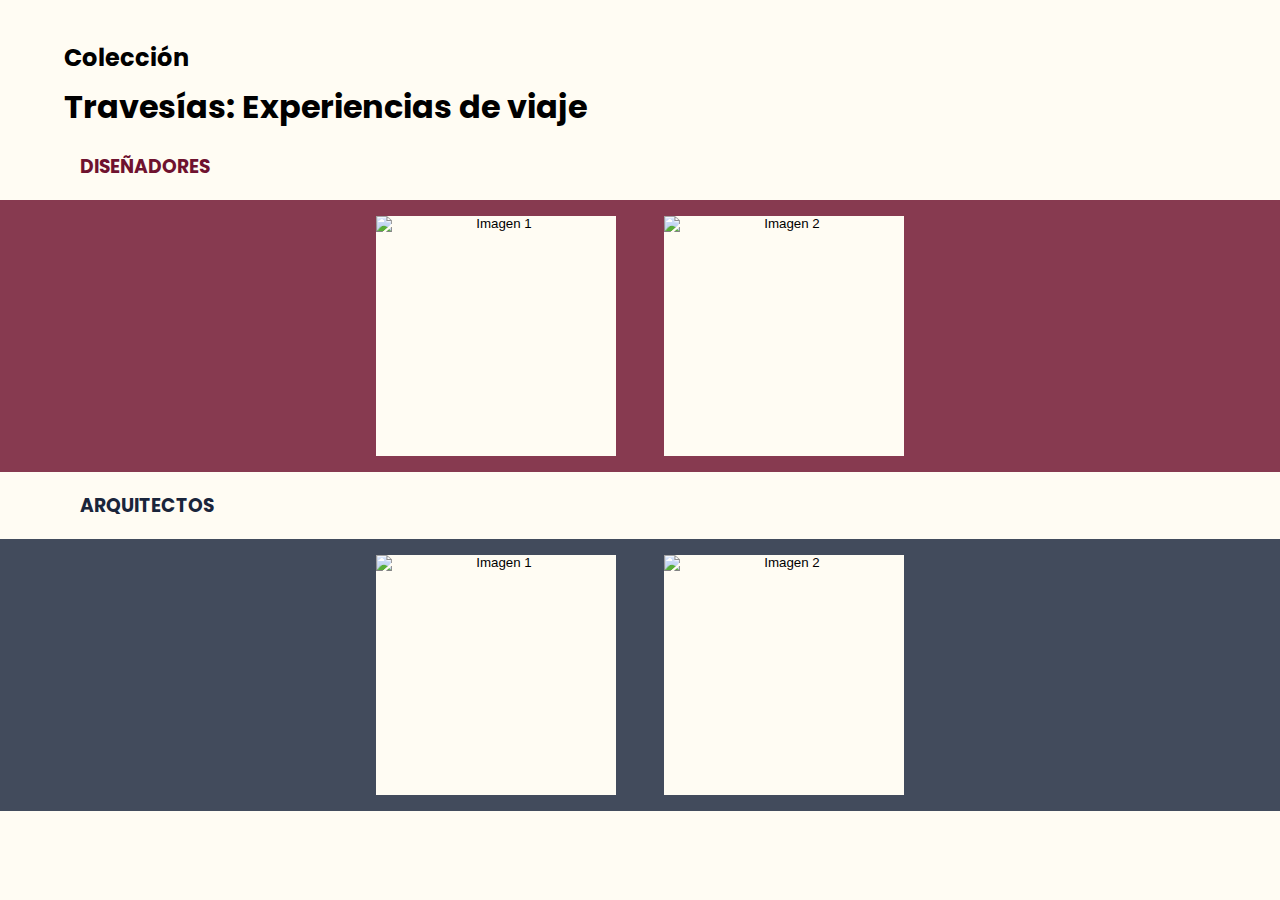
==== index.html @ 949e654b "initial commit" ====
<!DOCTYPE html>
<html lang="es">
<head>
    <meta charset="UTF-8">
    <meta name="viewport" content="width=device-width, initial-scale=1.0">
    <link rel="stylesheet" href="style.css">
    <link rel="stylesheet" href="responsive.css">
    <link rel="preconnect" href="https://fonts.googleapis.com">
    <link rel="preconnect" href="https://fonts.gstatic.com" crossorigin>
    <link href="https://fonts.googleapis.com/css2?family=Poppins:ital,wght@0,100;0,200;0,300;0,400;0,500;0,600;0,700;0,800;0,900;1,100;1,200;1,300;1,400;1,500;1,600;1,700;1,800;1,900&display=swap" rel="stylesheet">
    <link rel="preconnect" href="https://fonts.googleapis.com">
    <link rel="preconnect" href="https://fonts.gstatic.com" crossorigin>
    <link href="https://fonts.googleapis.com/css2?family=Lora:ital,wght@0,400..700;1,400..700&family=Poppins:ital,wght@0,100;0,200;0,300;0,400;0,500;0,600;0,700;0,800;0,900;1,100;1,200;1,300;1,400;1,500;1,600;1,700;1,800;1,900&display=swap" rel="stylesheet">  
    <title>Travesías: Experiencias de viaje </title>
</head>
<body>

    <h2> Colección</h2>
    <h1> Travesías: Experiencias de viaje</h1>

    <h3 class="dis"> DISEÑADORES</h3>
    <div class="galeria1">
        <button class="prof" onclick="window.location.href='dis-prof1.html';">
            <img src="img/perfilsylvia.png" alt="Imagen 1">
            <p>Sylvia Arriagada</p>
        </button>
        <button class="prof" >
            <img src="img/" alt="Imagen 2">
            <p>Próximamente</p>
        </button>
    </div>
    <h3 class="arq"> ARQUITECTOS</h3>
    <div class="galeria2">
        <button class="prof" onclick="window.location.href='arq-prof1.html';">
            <img src="img/perfilandres.png" alt="Imagen 1">
            <p>Próximamente Andrés Garcés</p>
        </button>
        <button class="prof" >
            <img src="img/perfilalvaro.png" alt="Imagen 2">
            <p>Próximamente Álvaro Mercado</p>
        </button>

    </div>

</body>
</html>
---- style.css ----
body { 
    font-family: Poppins, sans-serif;
    margin: 0;
    padding: 0;
    background-color: #FFFCF3;
}

h2 { 

    margin-top: 2.5rem;
    margin-bottom: 0.2rem;
    padding-left: 4rem;
}
h1 { 

    margin-top: 0.5rem;
    padding-left: 4rem ;
}

.dis {
    color:#6f122f;
    padding-left: 5rem;
}
.arq {
    color:#1a253b;
    padding-left: 5rem;
}

.galeria1 {
    background-color: #6f122fd4 ;
    display: flex;
    justify-content: center;
    flex-wrap: wrap;
    gap: 3rem;
    padding: 1rem ;

}

.galeria2 {
    background-color:#1a253bd2 ;
    display: flex;
    justify-content: center;
    flex-wrap: wrap;
    gap: 3rem;
    padding: 1rem ;

}

.prof {
    background: #FFFCF3;
    border: none;
    padding: 0;
    cursor: pointer;
    transition: transform 0.3s ease;
    position: relative;
    width: 15rem;  /* Definir el ancho del botón */
    height: 15rem; /* Definir el alto del botón */
    display: flex;
    justify-content: center; /* Centrar verticalmente */
    align-items: center; /* Centrar horizontalmente */
    overflow: hidden;  /* Asegura que el texto no salga del cuadro */
}

.prof:hover {
    box-shadow: 0 8px 16px rgba(0, 0, 0, 0.2);
    transform: scale(1.2);

}

.prof img {
    width: 100%;
    height: 100%;
    object-fit: cover;
}
.prof:hover img {
    filter: blur(0.5px);
}

.prof p {
    font-weight: 600;
    font-size: 1.5rem;
    opacity: 0;  /* Se oculta el texto inicialmente */
    transition: opacity 0.3s ease;
    color: #6f122f;
    position: absolute; /* Posicionamos el texto dentro del botón */
    align-items: center;
    left: 50%;
    transform: translateX(-50%);
    margin: 0;
}

.prof:hover p {
    opacity: 1;  /* Hacer visible el texto al hacer hover */
}
---- responsive.css ----
@media (max-width: 768px) {
    .container {
        display: block;  /* Cambia a layout vertical */
        margin-left: 2rem;
        margin-right: 2rem;
    }

    .left, .right {
        flex: none;  /* Elimina el comportamiento de flex en columnas */
        width: 100%;  /* Ocupa todo el ancho de la pantalla */
        margin-bottom: 2rem;
    }

    .ficha {
        max-width: 100%; /* Asegura que la ficha ocupe el 100% del ancho disponible */
    }

    h2.trav {
        padding-left: 0.5rem;
        margin-top: 2rem;
    }

    p.trav {
        padding-left: 1rem;
    }

    .perfil {
        width: 6rem;
        height: 6rem;
    }

    .perfil-info {
        flex-direction: column;  /* Coloca los elementos de perfil en columna */
        align-items: flex-start;
    }

    .perfil-info ul {
        padding-left: 0;
        font-size: 0.9rem;
        margin-left: 0;
    }
}

@media (max-width: 768px) {
    h1, h2 {
        padding-left: 1rem;
        font-size: 1.5rem;
    }

    .dis, .arq {
        padding-left: 1.5rem;
        font-size: 1rem;
    }

    .galeria1, .galeria2 {
        flex-direction: column;
        align-items: center;
        gap: 1.5rem;
    }

    .prof img {
        width: 10rem;
        height: 10rem;
    }

    .prof p {
        font-size: 0.8rem;
    }
}

@media (max-width: 768px) {
    .row {
        flex-direction: column;
    }
    .column {
        padding: 0.8rem;
    }
    .image-column img {
        max-width: 100%;
        margin-bottom: 1rem;
    }
}


@media (max-width: 768px) {
    .container {
        flex-direction: column;
        height: auto; 
    }

    .left, .right {
        width: 100%; 
        padding: 10px; 
    }

    .perfil-info {
        flex-direction: column; 
        align-items: flex-start; 
    }

    .perfil {
        margin-right: 0; 
        margin-bottom: 10px; 
    }
}

@media (max-width: 768px) {
    .footer-content {
        flex-direction: column;
        text-align: left;
    }

    .footer-section {
        margin-bottom: 20px;
    }
}

@media (max-width: 600px) {
    .columnas {
        column-count: 1; /* Una columna en pantallas pequeñas */
    }
}
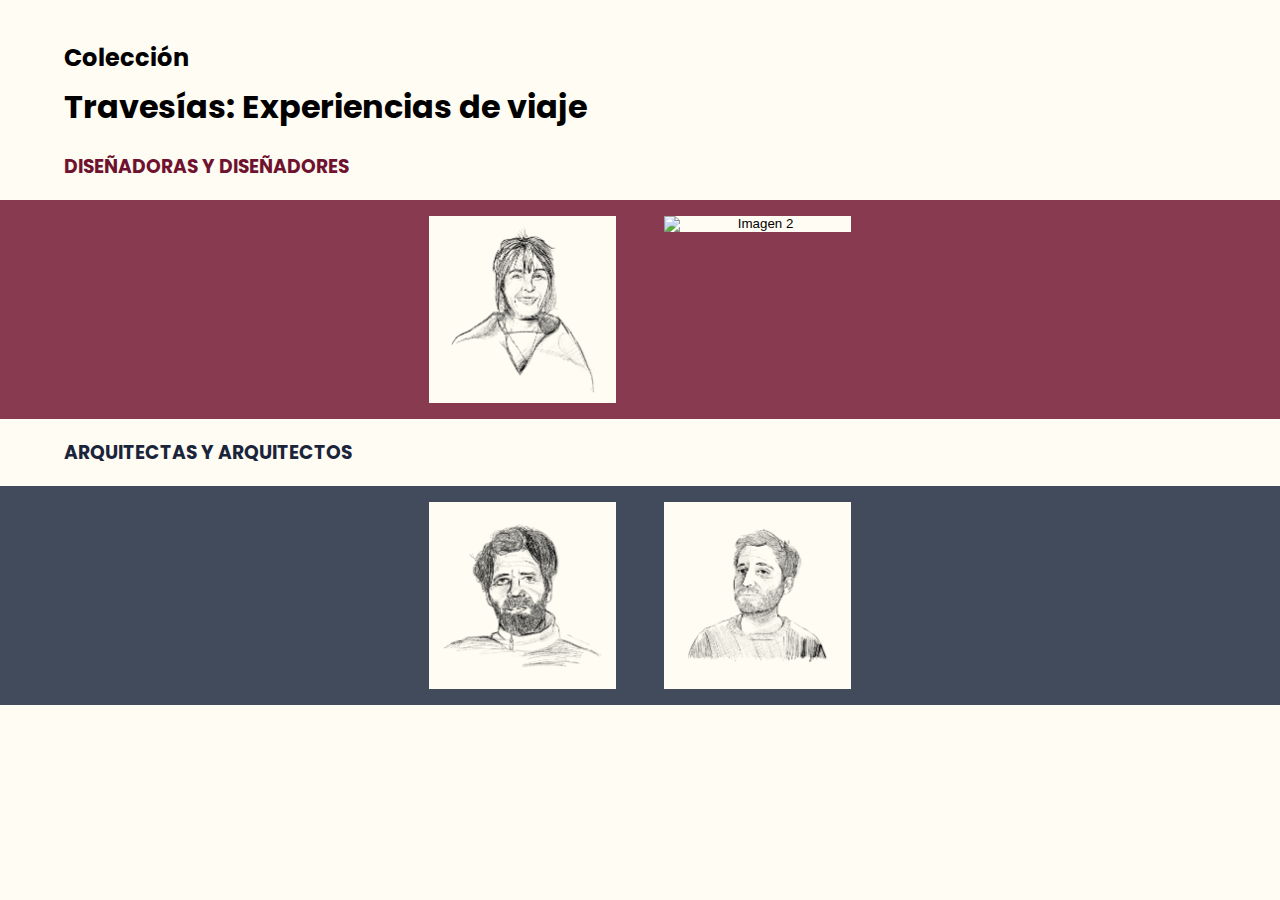
==== commit a30ea2c3: "m" ====
--- a/index.html
+++ b/index.html
@@ -18,18 +18,18 @@
     <h2> Colección</h2>
     <h1> Travesías: Experiencias de viaje</h1>
 
-    <h3 class="dis"> DISEÑADORES</h3>
+    <h3 class="dis"> DISEÑADORAS Y DISEÑADORES </h3>
     <div class="galeria1">
         <button class="prof" onclick="window.location.href='dis-prof1.html';">
             <img src="img/perfilsylvia.png" alt="Imagen 1">
             <p>Sylvia Arriagada</p>
         </button>
-        <button class="prof" >
+        <button class="prof" onclick="window.location.href='dis-prof.2.html';">
             <img src="img/" alt="Imagen 2">
-            <p>Próximamente</p>
+            <p>Arturo Chicano</p>
         </button>
     </div>
-    <h3 class="arq"> ARQUITECTOS</h3>
+    <h3 class="arq"> ARQUITECTAS Y ARQUITECTOS</h3>
     <div class="galeria2">
         <button class="prof" onclick="window.location.href='arq-prof1.html';">
             <img src="img/perfilandres.png" alt="Imagen 1">
--- a/style.css
+++ b/style.css
@@ -19,11 +19,11 @@
 
 .dis {
     color:#6f122f;
-    padding-left: 5rem;
+    padding-left: 5%;
 }
 .arq {
     color:#1a253b;
-    padding-left: 5rem;
+    padding-left: 5%;
 }
 
 .galeria1 {
@@ -53,8 +53,8 @@
     cursor: pointer;
     transition: transform 0.3s ease;
     position: relative;
-    width: 15rem;  /* Definir el ancho del botón */
-    height: 15rem; /* Definir el alto del botón */
+    width: 15%;  /* Definir el ancho del botón */
+    height: 15%; /* Definir el alto del botón */
     display: flex;
     justify-content: center; /* Centrar verticalmente */
     align-items: center; /* Centrar horizontalmente */
@@ -73,7 +73,8 @@
     object-fit: cover;
 }
 .prof:hover img {
-    filter: blur(0.5px);
+    filter: blur(2px);
+    background-color: #FFFCF3;
 }
 
 .prof p {
@@ -87,6 +88,7 @@
     left: 50%;
     transform: translateX(-50%);
     margin: 0;
+    text-shadow: 2px 2px 4px #FFFCF3;
 }
 
 .prof:hover p {
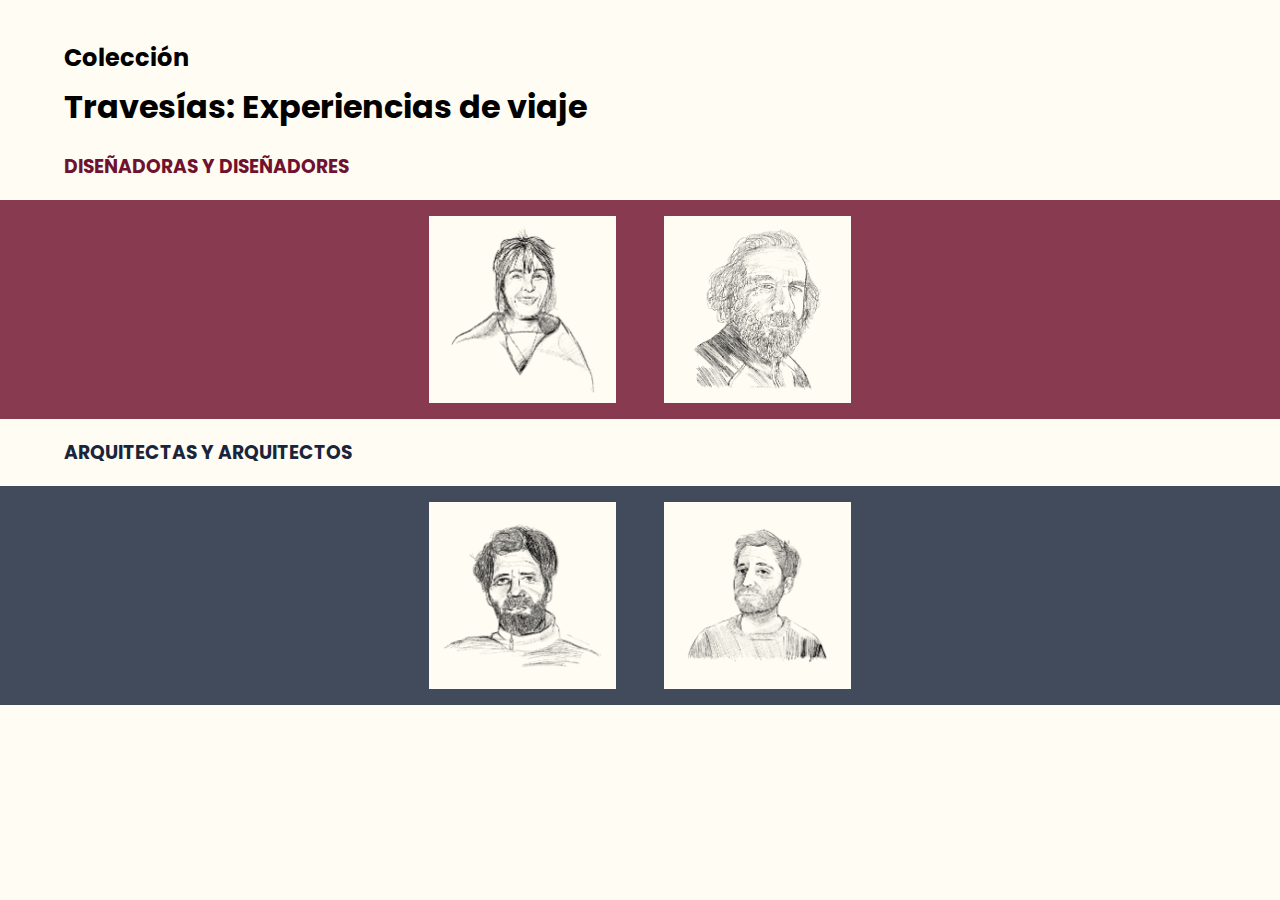
==== commit 5729b4dd: "final" ====
--- a/index.html
+++ b/index.html
@@ -12,6 +12,7 @@
     <link rel="preconnect" href="https://fonts.gstatic.com" crossorigin>
     <link href="https://fonts.googleapis.com/css2?family=Lora:ital,wght@0,400..700;1,400..700&family=Poppins:ital,wght@0,100;0,200;0,300;0,400;0,500;0,600;0,700;0,800;0,900;1,100;1,200;1,300;1,400;1,500;1,600;1,700;1,800;1,900&display=swap" rel="stylesheet">  
     <title>Travesías: Experiencias de viaje </title>
+    <link rel="icon" href="img/icon.png" type="image/png">
 </head>
 <body>
 
@@ -25,19 +26,19 @@
             <p>Sylvia Arriagada</p>
         </button>
         <button class="prof" onclick="window.location.href='dis-prof.2.html';">
-            <img src="img/" alt="Imagen 2">
-            <p>Arturo Chicano</p>
+            <img src="img/perfilricardo.png" alt="Imagen 2">
+            <p>Ricardo Lang</p>
         </button>
     </div>
     <h3 class="arq"> ARQUITECTAS Y ARQUITECTOS</h3>
     <div class="galeria2">
         <button class="prof" onclick="window.location.href='arq-prof1.html';">
             <img src="img/perfilandres.png" alt="Imagen 1">
-            <p>Próximamente Andrés Garcés</p>
+            <p>Próxima publicación 06/12/24</p>
         </button>
         <button class="prof" >
             <img src="img/perfilalvaro.png" alt="Imagen 2">
-            <p>Próximamente Álvaro Mercado</p>
+            <p>Próxima publicación 03/01/25</p>
         </button>
 
     </div>
